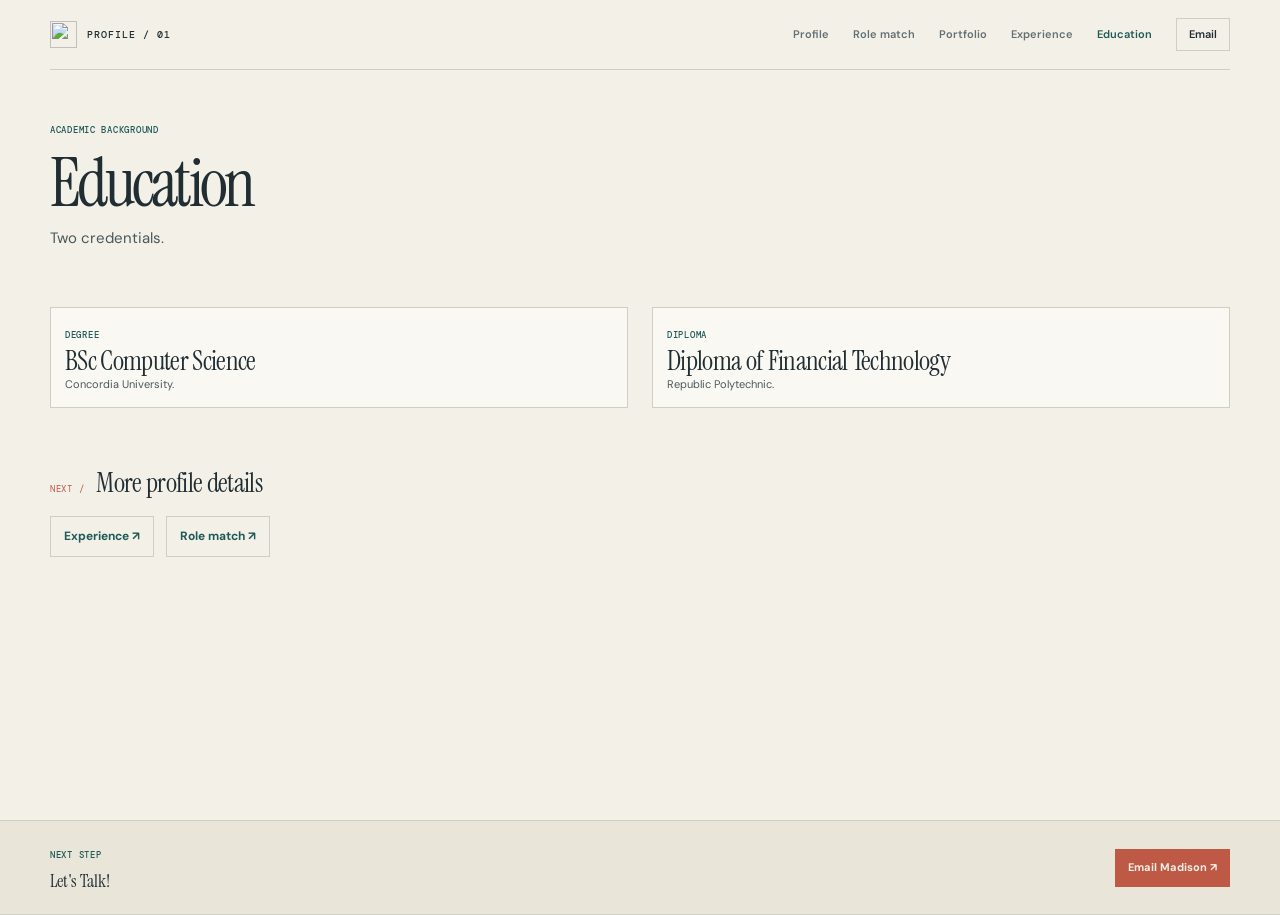
==== Education.html @ 683b03e9 "Add files via upload" ====
<!doctype html>
<html lang="en">
  <head>
    <meta charset="utf-8">
    <meta name="viewport" content="width=device-width, initial-scale=1">
    <meta name="description" content="Education background for Madison S.">
    <title>Education — Madison S.</title>
    <link rel="icon" href="images/monogram.svg" type="image/svg+xml">
    <link rel="stylesheet" href="style.css">
    <script src="script.js" defer></script>
  </head>
  <body>
    <header class="site-header shell">
      <a class="brand" href="index.html" aria-label="Madison S. home"><img src="images/monogram.svg" alt=""><span>Profile / 01</span></a>
      <button class="menu-toggle" type="button" aria-expanded="false" aria-controls="site-nav">Menu</button>
      <nav class="site-nav" id="site-nav" aria-label="Main navigation">
        <a href="index.html" data-page="index.html">Profile</a>
        <a href="RoleMatch.html" data-page="RoleMatch.html">Role match</a>
        <a href="Evidence.html" data-page="Evidence.html">Portfolio</a>
        <a href="Experience.html" data-page="Experience.html">Experience</a>
        <a href="Education.html" data-page="Education.html">Education</a>
        <a class="nav-email" href="mailto:madison9z@outlook.com">Email</a>
      </nav>
    </header>
    <main class="shell detail-page">
      <header class="detail-hero">
        <p class="eyebrow">Academic background</p>
        <h1>Education</h1>
        <p class="intro">Two credentials.</p>
      </header>
      <section class="section">
        <div class="education-list">
          <article>
            <span class="eyebrow">Degree</span>
            <h2>BSc Computer Science</h2>
            <p>Concordia University.</p>
          </article>
          <article>
            <span class="eyebrow">Diploma</span>
            <h2>Diploma of Financial Technology</h2>
            <p>Republic Polytechnic.</p>
          </article>
        </div>
      </section>
      <section class="section">
        <div class="section-heading"><span class="number">Next /</span><h2>More profile details</h2></div>
        <div class="page-links"><a href="Experience.html">Experience ↗</a><a href="RoleMatch.html">Role match ↗</a></div>
      </section>
    </main>
    <footer class="site-footer"><div class="shell footer-inner"><div><span class="eyebrow">Next step</span><p>Let's Talk!</p></div><a class="email-button" href="mailto:madison9z@outlook.com">Email Madison ↗</a></div></footer>
  </body>
</html>
---- style.css ----
@import url("https://fonts.googleapis.com/css2?family=DM+Mono:wght@400;500&family=DM+Sans:wght@400;500;600;700&family=Instrument+Serif:ital@0;1&display=swap");

:root {
  color-scheme: light;
  --paper: #f3f0e8;
  --wash: #faf8f2;
  --sand: #e9e5d9;
  --ink: #202d32;
  --muted: #637073;
  --line: #d0cec2;
  --teal: #205a58;
  --teal-pale: #dbe7e2;
  --coral: #bd5944;
  --sans: "DM Sans", Arial, sans-serif;
  --serif: "Instrument Serif", Georgia, serif;
  --mono: "DM Mono", monospace;
}

* { box-sizing: border-box; }
html { scroll-behavior: smooth; }
body { margin: 0; background: var(--paper); color: var(--ink); font: 15px/1.55 var(--sans); }
a { color: inherit; }
button { font: inherit; }
a:focus-visible, button:focus-visible { outline: 3px solid var(--coral); outline-offset: 3px; }
.shell { width: min(1180px, calc(100% - 64px)); margin-inline: auto; }
.eyebrow, .number, .tag { font-family: var(--mono); letter-spacing: .08em; text-transform: uppercase; }
.eyebrow, .number { font-size: 9px; }

.site-header {
  position: relative;
  min-height: 70px;
  display: flex;
  align-items: center;
  justify-content: space-between;
  gap: 20px;
  border-bottom: 1px solid var(--line);
}
.brand { display: inline-flex; align-items: center; gap: 10px; text-decoration: none; font: 500 10px var(--mono); letter-spacing: .1em; text-transform: uppercase; }
.brand img { width: 27px; height: 27px; }
.site-nav { display: flex; align-items: center; gap: 24px; }
.site-nav a { color: var(--muted); text-decoration: none; font-size: 11px; font-weight: 600; }
.site-nav a:hover, .site-nav a[aria-current="page"] { color: var(--teal); }
.site-nav .nav-email { padding: 7px 12px; border: 1px solid var(--line); color: var(--ink); }
.menu-toggle { display: none; }

.hero { display: grid; grid-template-columns: minmax(0, 1fr) 315px; gap: 55px; align-items: end; padding-block: 61px 33px; }
.eyebrow { margin: 0; color: var(--teal); font-weight: 500; }
.hero .eyebrow::before { content: ""; display: inline-block; width: 26px; height: 1px; margin: 0 10px 3px 0; background: var(--coral); }
h1, h2, h3, p { margin-top: 0; }
h1 { margin-bottom: 0; font: 500 clamp(48px, 6.7vw, 80px)/.98 var(--serif); letter-spacing: -.055em; }
h1 span { color: var(--teal); }
.intro { margin: 17px 0 0; color: #48585a; font-size: 15px; }
.facts { padding: 5px 0 4px 20px; border-left: 1px solid var(--line); }
.facts > .eyebrow { margin-bottom: 10px; color: var(--muted); }
.fact { display: flex; align-items: baseline; gap: 10px; padding: 7px 0; border-bottom: 1px solid #dcdbd0; }
.fact:last-child { border: 0; }
.fact strong { min-width: 53px; color: var(--coral); font: 600 25px/1 var(--serif); }
.fact span { color: #4b5b5e; font-size: 11px; }

.quick-read { display: flex; align-items: center; gap: 24px; padding: 14px 19px; color: var(--paper); background: var(--teal); }
.quick-read .eyebrow { color: #b8d0c5; white-space: nowrap; }
.quick-read p { margin: 0; font-size: 12px; }
.section { padding-block: 39px 20px; }
.section-heading { display: flex; align-items: baseline; gap: 12px; margin-bottom: 18px; }
.number { color: var(--coral); white-space: nowrap; }
h2 { margin-bottom: 0; font: 500 27px/1.15 var(--serif); letter-spacing: -.025em; }
.section-note, .section-link { margin-left: auto; color: var(--muted); font-size: 10px; }
.section-link { color: var(--teal); font-weight: 700; text-underline-offset: 3px; }

.match-grid { display: grid; grid-template-columns: repeat(3, 1fr); border-top: 1px solid var(--ink); border-bottom: 1px solid var(--line); }
.match-grid article { padding: 16px 18px 17px 0; }
.match-grid article + article { padding-left: 18px; border-left: 1px solid var(--line); }
h3 { margin-bottom: 7px; font-size: 13px; line-height: 1.35; }
.match-grid h3 { color: var(--teal); }
.match-grid p, .evidence-card p, .role li, .education-list p { margin-bottom: 0; color: #4b595c; font-size: 11px; }
.match-grid a, .evidence-card a, .portfolio-links a { display: inline-block; margin-top: 9px; color: var(--teal); font-size: 10px; font-weight: 700; text-underline-offset: 3px; }

.evidence { padding-bottom: 55px; }
.evidence-grid { display: grid; grid-template-columns: repeat(2, minmax(0, 1fr)); gap: 0 30px; }
.evidence-card { min-height: 150px; padding: 18px 0; border-top: 1px solid var(--line); }
.tag { display: inline-block; padding: 4px 7px; color: var(--teal); background: var(--teal-pale); font-size: 8px; }
.evidence-card h3 { margin: 10px 0 8px; font-size: 14px; }
.evidence-card p + p { margin-top: 6px; }

.about-page { padding-block: 56px 40px; }
.about-hero { padding-bottom: 25px; }
.about-hero h1 { margin-top: 12px; font-size: clamp(44px, 6vw, 68px); }
.about-hero .intro { margin-top: 10px; }
.about-page .section { padding-block: 26px; }
.about-page .section-heading { padding-bottom: 12px; border-bottom: 1px solid var(--ink); }
.timeline { margin-left: 5px; padding-left: 18px; border-left: 1px solid var(--line); }
.role { position: relative; padding: 2px 0 25px; }
.role::before { content: ""; position: absolute; left: -23px; top: 6px; width: 9px; height: 9px; border: 2px solid var(--coral); border-radius: 50%; background: var(--paper); }
.role-heading { display: flex; align-items: baseline; justify-content: space-between; gap: 12px; }
.role-heading h3 { margin-bottom: 0; font-size: 15px; }
.role-title { margin: 7px 0 9px; color: var(--coral); font-size: 11px; font-weight: 700; }
.role ul { display: grid; gap: 5px; margin: 0; padding-left: 16px; }
.role li { padding-left: 2px; }
.role li::marker { color: var(--teal); }
.scope-note { margin-top: 12px; padding: 16px; border-left: 2px solid var(--teal); background: var(--sand); }
.scope-note p { margin: 6px 0 0; color: #4d5b5d; font-size: 11px; }
.skills { display: flex; flex-wrap: wrap; gap: 7px; }
.skills span { padding: 6px 9px; border: 1px solid #aabeb3; background: var(--teal-pale); color: var(--teal); font-size: 10px; }
.education-list { display: grid; grid-template-columns: repeat(2, minmax(0, 1fr)); gap: 24px; }
.education-list article { padding: 14px; border: 1px solid var(--line); background: var(--wash); }
.education-list h3 { margin: 8px 0 4px; }
.portfolio-links { display: flex; flex-wrap: wrap; gap: 16px; }
.portfolio-links a { margin-top: 0; }

.detail-page { min-height: calc(100vh - 150px); padding-block: 54px 42px; }
.detail-hero { padding-bottom: 18px; }
.detail-hero h1 { margin-top: 12px; font-size: clamp(44px, 6vw, 68px); }
.detail-hero .intro { margin-top: 10px; }
.capability-grid { display: grid; grid-template-columns: repeat(3, minmax(0, 1fr)); border-block: 1px solid var(--ink); }
.capability-grid article { padding: 20px 18px 22px 0; }
.capability-grid article + article { padding-left: 18px; border-left: 1px solid var(--line); }
.capability-grid h2 { min-height: 58px; margin: 12px 0; color: var(--teal); font: 700 16px/1.35 var(--sans); letter-spacing: 0; }
.capability-grid p, .project-card p { margin: 5px 0; color: #4b595c; font-size: 12px; }
.capability-grid a, .project-card a { display: inline-block; margin-top: 10px; color: var(--teal); font-size: 11px; font-weight: 700; text-underline-offset: 3px; }
.project-card { padding: 20px 0; border-top: 1px solid var(--line); scroll-margin-top: 20px; }
.project-card h2 { margin: 10px 0 14px; font-size: 22px; }
.project-columns { display: grid; grid-template-columns: repeat(3, minmax(0, 1fr)); gap: 18px; }
.project-columns .eyebrow { display: block; margin-bottom: 8px; color: var(--muted); }
.page-links { display: flex; flex-wrap: wrap; gap: 12px; }
.page-links a { padding: 10px 13px; border: 1px solid var(--line); color: var(--teal); font-size: 12px; font-weight: 700; text-decoration: none; }
.page-links a:hover { background: var(--teal-pale); }

.site-footer { padding: 21px 0; border-block: 1px solid var(--line); background: var(--sand); }
.footer-inner { display: flex; align-items: center; justify-content: space-between; gap: 20px; }
.footer-inner p { margin: 4px 0 0; font: 500 18px var(--serif); }
.email-button { display: inline-flex; min-height: 38px; align-items: center; padding: 0 13px; background: var(--coral); color: var(--paper); text-decoration: none; font-size: 11px; font-weight: 700; }
.email-button:hover { background: #9f4837; }

@media (max-width: 900px) {
  .shell { width: min(calc(100% - 42px), 740px); }
  .hero { grid-template-columns: minmax(0, 1fr) 255px; gap: 28px; }
  .site-nav { gap: 14px; }
}
@media (max-width: 680px) {
  .shell { width: calc(100% - 36px); }
  .site-header { min-height: 61px; }
  .menu-toggle { display: inline-flex; margin-left: auto; padding: 7px 10px; border: 1px solid var(--line); background: transparent; color: var(--ink); font-size: 10px; }
  .site-nav { position: absolute; z-index: 5; top: 61px; right: 18px; left: 18px; display: none; flex-direction: column; align-items: stretch; gap: 0; padding: 6px 12px; border: 1px solid var(--line); background: var(--wash); }
  .site-nav.is-open { display: flex; }
  .site-nav a { padding: 10px 4px; }
  .site-nav .nav-email { padding: 10px 4px; border: 0; }
  .hero { display: block; padding-block: 42px 24px; }
  h1 { font-size: clamp(48px, 13vw, 65px); }
  .intro { font-size: 14px; }
  .facts { margin-top: 22px; padding: 13px 0 0; border-top: 1px solid var(--line); border-left: 0; }
  .fact { display: inline-flex; width: 32%; flex-direction: column; gap: 4px; padding: 5px 7px 2px 0; border: 0; vertical-align: top; }
  .fact strong { font-size: 23px; }
  .fact span { font-size: 9px; }
  .quick-read { display: block; padding: 13px; }
  .quick-read .eyebrow { display: block; margin-bottom: 5px; }
  .quick-read p { font-size: 10px; }
  .section { padding-top: 30px; }
  .section-heading { flex-wrap: wrap; gap: 8px; margin-bottom: 14px; }
  h2 { font-size: 23px; }
  .section-note, .section-link { width: 100%; margin-left: 24px; text-align: left; }
  .match-grid { grid-template-columns: 1fr; }
  .match-grid article { padding: 12px 0; }
  .match-grid article + article { padding-left: 0; border-top: 1px solid var(--line); border-left: 0; }
  .match-grid p { font-size: 10px; }
  .evidence-grid { grid-template-columns: 1fr; }
  .evidence-card { min-height: 0; padding: 16px 0; }
  .about-page { padding-top: 40px; }
  .role-heading { align-items: flex-start; flex-direction: column; gap: 5px; }
  .education-list { grid-template-columns: 1fr; gap: 10px; }
  .capability-grid { grid-template-columns: 1fr; }
  .capability-grid article { padding: 16px 0; }
  .capability-grid article + article { padding-left: 0; border-top: 1px solid var(--line); border-left: 0; }
  .capability-grid h2 { min-height: 0; }
  .project-columns { grid-template-columns: 1fr; gap: 10px; }
  .detail-page { padding-top: 40px; }
  .footer-inner { align-items: flex-start; flex-direction: column; }
  .footer-inner p { font-size: 17px; }
}
@media (max-width: 390px) {
  .shell { width: calc(100% - 30px); }
  .brand { gap: 7px; font-size: 9px; }
  .brand img { width: 24px; height: 24px; }
}
@media (prefers-reduced-motion: reduce) {
  html { scroll-behavior: auto; }
}
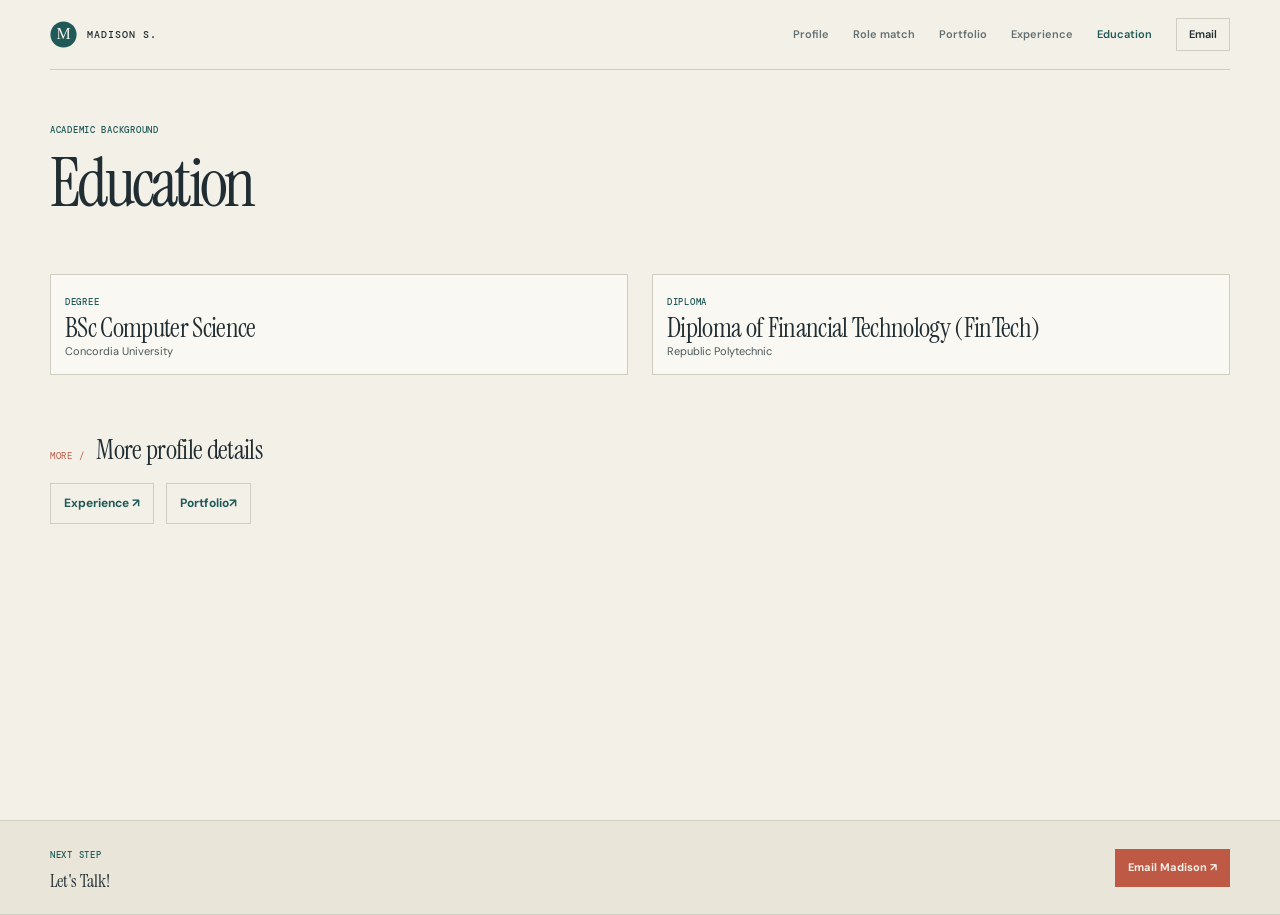
==== commit bf3a9fd2: "Update Education.html" ====
--- a/Education.html
+++ b/Education.html
@@ -11,7 +11,7 @@
   </head>
   <body>
     <header class="site-header shell">
-      <a class="brand" href="index.html" aria-label="Madison S. home"><img src="images/monogram.svg" alt=""><span>Profile / 01</span></a>
+      <a class="brand" href="index.html" aria-label="Madison S. home"><img src="images/monogram.svg" alt=""><span>Madison S.</span></a>
       <button class="menu-toggle" type="button" aria-expanded="false" aria-controls="site-nav">Menu</button>
       <nav class="site-nav" id="site-nav" aria-label="Main navigation">
         <a href="index.html" data-page="index.html">Profile</a>
@@ -26,25 +26,29 @@
       <header class="detail-hero">
         <p class="eyebrow">Academic background</p>
         <h1>Education</h1>
-        <p class="intro">Two credentials.</p>
+        <!-- <p class="intro">Two credentials.</p> -->
+         
       </header>
       <section class="section">
         <div class="education-list">
           <article>
             <span class="eyebrow">Degree</span>
             <h2>BSc Computer Science</h2>
-            <p>Concordia University.</p>
+            <p>Concordia University</p>
           </article>
           <article>
             <span class="eyebrow">Diploma</span>
-            <h2>Diploma of Financial Technology</h2>
-            <p>Republic Polytechnic.</p>
+            <h2>Diploma of Financial Technology (FinTech)</h2>
+            <p>Republic Polytechnic</p>
           </article>
         </div>
       </section>
       <section class="section">
-        <div class="section-heading"><span class="number">Next /</span><h2>More profile details</h2></div>
-        <div class="page-links"><a href="Experience.html">Experience ↗</a><a href="RoleMatch.html">Role match ↗</a></div>
+        <div class="section-heading"><span class="number">More /</span><h2>More profile details</h2></div>
+        <div class="page-links">
+          <a href="Experience.html">Experience ↗</a>
+          <a href="Evidence.html">Portfolio↗</a>
+        </div>
       </section>
     </main>
     <footer class="site-footer"><div class="shell footer-inner"><div><span class="eyebrow">Next step</span><p>Let's Talk!</p></div><a class="email-button" href="mailto:madison9z@outlook.com">Email Madison ↗</a></div></footer>
